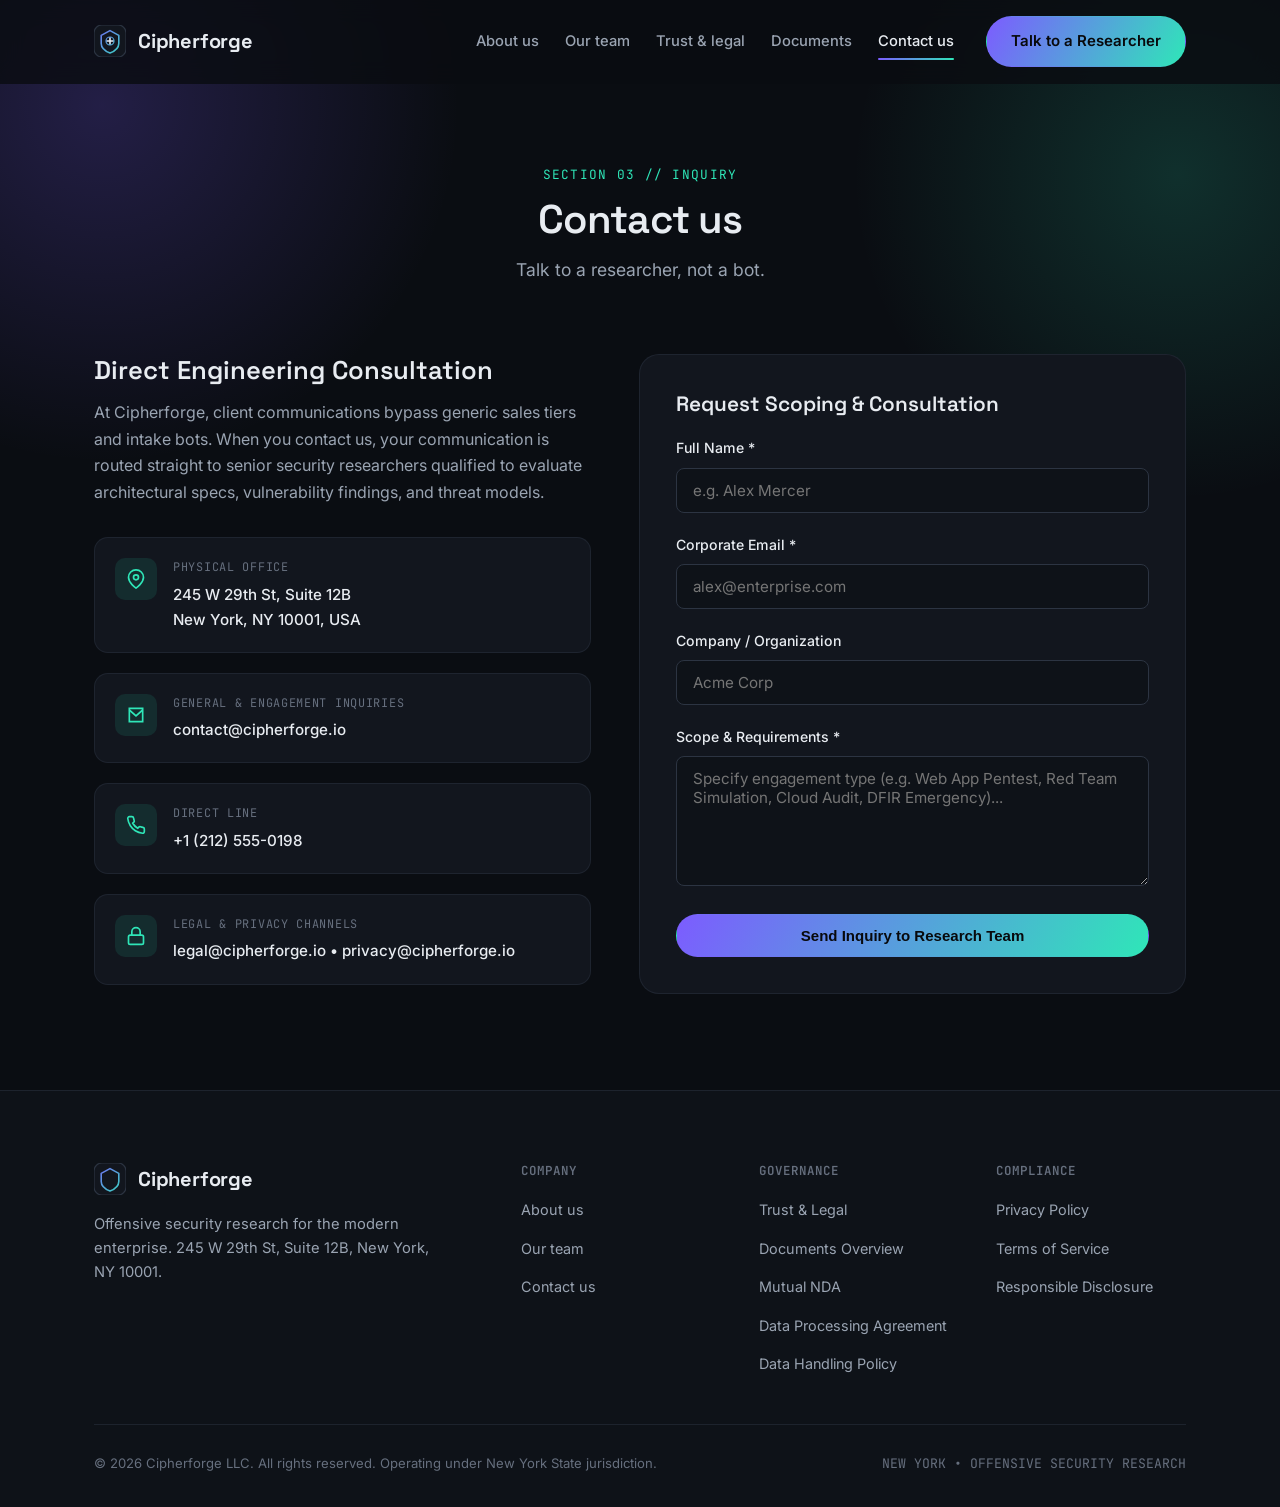
==== contact.html @ 645dce04 "Initial release: Cipherforge corporate offensive security website" ====
﻿<!DOCTYPE html>
<html lang="en">
<head>
  <meta charset="UTF-8" />
  <meta name="viewport" content="width=device-width, initial-scale=1.0" />
  <title>Contact Us | Direct Access to Cipherforge Security Researchers</title>
  <meta name="description" content="Initiate a confidential security assessment, penetration test, or emergency incident response directly with Cipherforge researchers in New York." />
  <meta name="robots" content="index, follow" />
  <link rel="canonical" href="https://cipherforgge.github.io/cipherforge/contact.html" />
  <meta name="theme-color" content="#0a0d12" />

  <!-- Icons -->
  <link rel="icon" href="assets/favicon.svg" type="image/svg+xml" />
  <link rel="apple-touch-icon" href="assets/logo.png" />

  <!-- Open Graph -->
  <meta property="og:type" content="website" />
  <meta property="og:url" content="https://cipherforgge.github.io/cipherforge/contact.html" />
  <meta property="og:site_name" content="Cipherforge" />
  <meta property="og:title" content="Contact Us | Direct Access to Cipherforge Security Researchers" />
  <meta property="og:description" content="Talk to a researcher, not a bot. Reach Cipherforge's offensive security team in New York for penetration testing, red teaming, and incident triage." />
  <meta property="og:image" content="https://cipherforgge.github.io/cipherforge/assets/og.jpg" />
  <meta property="og:image:width" content="1200" />
  <meta property="og:image:height" content="630" />
  <meta property="og:image:alt" content="Cipherforge Contact" />

  <!-- Twitter Card -->
  <meta name="twitter:card" content="summary_large_image" />
  <meta name="twitter:title" content="Contact Us | Direct Access to Cipherforge Security Researchers" />
  <meta name="twitter:description" content="Talk to a researcher, not a bot. Reach Cipherforge's offensive security team in New York for penetration testing, red teaming, and incident triage." />
  <meta name="twitter:image" content="https://cipherforgge.github.io/cipherforge/assets/og.jpg" />

  <!-- Google Fonts -->
  <link rel="preconnect" href="https://fonts.googleapis.com">
  <link rel="preconnect" href="https://fonts.gstatic.com" crossorigin>
  <link href="https://fonts.googleapis.com/css2?family=Space+Grotesk:wght@400;500;600;700&family=Inter:wght@400;500;600&family=JetBrains+Mono:wght@400;500&display=swap" rel="stylesheet">
  <link rel="stylesheet" href="css/styles.css" />
</head>
<body>

  <!-- Navigation -->
  <header class="nav" id="nav">
    <div class="nav-inner">
      <a href="index.html" class="brand-link">
        <span class="brand-logo-icon">
          <svg viewBox="0 0 40 40" fill="none" xmlns="http://www.w3.org/2000/svg">
            <rect width="40" height="40" rx="10" fill="#12161e" stroke="#2c3442" stroke-width="1.5" />
            <path d="M20 7 L31 13 V23 C31 29 25 33 20 35 C15 33 9 29 9 23 V13 Z" stroke="url(#nav-grad-contact)" stroke-width="2" stroke-linejoin="round"/>
            <path d="M16 20 L24 20 M20 16 L20 24" stroke="#e8ecf1" stroke-width="2" stroke-linecap="round"/>
            <circle cx="20" cy="20" r="5" stroke="url(#nav-grad-contact)" stroke-width="1.5"/>
            <defs>
              <linearGradient id="nav-grad-contact" x1="0" y1="0" x2="40" y2="40" gradientUnits="userSpaceOnUse">
                <stop offset="0%" stop-color="#7c5cff" />
                <stop offset="100%" stop-color="#2fe6b8" />
              </linearGradient>
            </defs>
          </svg>
        </span>
        Cipherforge
      </a>

      <div class="nav-menu" id="nav-menu">
        <nav class="nav-links">
          <a href="index.html#about">About us</a>
          <a href="team.html">Our team</a>
          <a href="trust.html">Trust & legal</a>
          <a href="documents.html">Documents</a>
          <a href="contact.html" class="active">Contact us</a>
        </nav>
        <div class="nav-right">
          <a href="#contact-form-section" class="btn btn-primary nav-cta">Talk to a Researcher</a>
        </div>
      </div>

      <button class="nav-toggle" id="nav-toggle" aria-label="Toggle navigation menu" aria-expanded="false">
        <span></span><span></span><span></span>
      </button>
    </div>
  </header>

  <!-- Page Header -->
  <section class="team-hero">
    <div class="hero-bg" aria-hidden="true"></div>
    <div class="container" style="position: relative; z-index: 1;">
      <p class="section-tag reveal">Section 03 // Inquiry</p>
      <h1 class="section-title reveal">Contact us</h1>
      <p class="section-subtitle reveal" style="max-width: 640px; margin: 0 auto;">Talk to a researcher, not a bot.</p>
    </div>
  </section>

  <!-- Contact Body -->
  <section class="section" id="contact-form-section" style="padding-top: 0;">
    <div class="container">
      <div class="contact-layout">
        <div class="contact-info reveal">
          <h2 style="font-size: 1.6rem; margin-bottom: 14px;">Direct Engineering Consultation</h2>
          <p>
            At Cipherforge, client communications bypass generic sales tiers and intake bots. When you contact us, your communication is routed straight to senior security researchers qualified to evaluate architectural specs, vulnerability findings, and threat models.
          </p>

          <div class="contact-info-list">
            <div class="contact-item">
              <div class="contact-item-icon">
                <svg viewBox="0 0 24 24" fill="none" stroke="currentColor" stroke-width="2"><path d="M21 10c0 7-9 13-9 13s-9-6-9-13a9 9 0 0 1 18 0z"/><circle cx="12" cy="10" r="3"/></svg>
              </div>
              <div class="contact-item-content">
                <span class="contact-item-label">Physical Office</span>
                <span class="contact-item-value">245 W 29th St, Suite 12B<br>New York, NY 10001, USA</span>
              </div>
            </div>

            <div class="contact-item">
              <div class="contact-item-icon">
                <svg viewBox="0 0 24 24" fill="none" stroke="currentColor" stroke-width="2"><path d="M4 4h16v16H4z"/><path d="M4 6l8 7 8-7"/></svg>
              </div>
              <div class="contact-item-content">
                <span class="contact-item-label">General & Engagement Inquiries</span>
                <a href="mailto:contact@cipherforge.io" class="contact-item-value">contact@cipherforge.io</a>
              </div>
            </div>

            <div class="contact-item">
              <div class="contact-item-icon">
                <svg viewBox="0 0 24 24" fill="none" stroke="currentColor" stroke-width="2"><path d="M22 16.92v3a2 2 0 0 1-2.18 2 19.79 19.79 0 0 1-8.63-3.07 19.5 19.5 0 0 1-6-6 19.79 19.79 0 0 1-3.07-8.67A2 2 0 0 1 4.11 2h3a2 2 0 0 1 2 1.72 12.84 12.84 0 0 0 .7 2.81 2 2 0 0 1-.45 2.11L8.09 9.91a16 16 0 0 0 6 6l1.27-1.27a2 2 0 0 1 2.11-.45 12.84 12.84 0 0 0 2.81.7A2 2 0 0 1 22 16.92z"/></svg>
              </div>
              <div class="contact-item-content">
                <span class="contact-item-label">Direct Line</span>
                <span class="contact-item-value">+1 (212) 555-0198</span>
              </div>
            </div>

            <div class="contact-item">
              <div class="contact-item-icon">
                <svg viewBox="0 0 24 24" fill="none" stroke="currentColor" stroke-width="2"><rect x="3" y="11" width="18" height="11" rx="2" ry="2"/><path d="M7 11V7a5 5 0 0 1 10 0v4"/></svg>
              </div>
              <div class="contact-item-content">
                <span class="contact-item-label">Legal & Privacy Channels</span>
                <span class="contact-item-value">legal@cipherforge.io &bull; privacy@cipherforge.io</span>
              </div>
            </div>
          </div>
        </div>

        <div class="contact-form-wrap reveal">
          <h3 style="font-size: 1.3rem; margin-bottom: 20px;">Request Scoping & Consultation</h3>
          <form id="contact-form" novalidate>
            <div class="form-group">
              <label for="cf-name" class="form-label">Full Name *</label>
              <input type="text" id="cf-name" class="form-control" placeholder="e.g. Alex Mercer" required />
            </div>

            <div class="form-group">
              <label for="cf-email" class="form-label">Corporate Email *</label>
              <input type="email" id="cf-email" class="form-control" placeholder="alex@enterprise.com" required />
            </div>

            <div class="form-group">
              <label for="cf-company" class="form-label">Company / Organization</label>
              <input type="text" id="cf-company" class="form-control" placeholder="Acme Corp" />
            </div>

            <div class="form-group">
              <label for="cf-message" class="form-label">Scope & Requirements *</label>
              <textarea id="cf-message" class="form-control" rows="5" placeholder="Specify engagement type (e.g. Web App Pentest, Red Team Simulation, Cloud Audit, DFIR Emergency)..." required></textarea>
            </div>

            <button type="submit" class="btn btn-primary" style="width: 100%;">
              Send Inquiry to Research Team
            </button>

            <div id="form-status" class="form-status" role="alert"></div>
          </form>
        </div>
      </div>
    </div>
  </section>

  <!-- Footer -->
  <footer class="footer">
    <div class="container">
      <div class="footer-top">
        <div class="footer-brand">
          <a href="index.html" class="brand-link">
            <span class="brand-logo-icon">
              <svg viewBox="0 0 40 40" fill="none" xmlns="http://www.w3.org/2000/svg">
                <rect width="40" height="40" rx="10" fill="#12161e" stroke="#2c3442" stroke-width="1.5" />
                <path d="M20 7 L31 13 V23 C31 29 25 33 20 35 C15 33 9 29 9 23 V13 Z" stroke="url(#nav-grad-ft-c)" stroke-width="2" stroke-linejoin="round"/>
                <defs>
                  <linearGradient id="nav-grad-ft-c" x1="0" y1="0" x2="40" y2="40" gradientUnits="userSpaceOnUse">
                    <stop offset="0%" stop-color="#7c5cff" />
                    <stop offset="100%" stop-color="#2fe6b8" />
                  </linearGradient>
                </defs>
              </svg>
            </span>
            Cipherforge
          </a>
          <p class="footer-desc">
            Offensive security research for the modern enterprise. 245 W 29th St, Suite 12B, New York, NY 10001.
          </p>
        </div>

        <div class="footer-col">
          <h4>Company</h4>
          <ul>
            <li><a href="index.html#about">About us</a></li>
            <li><a href="team.html">Our team</a></li>
            <li><a href="contact.html">Contact us</a></li>
          </ul>
        </div>

        <div class="footer-col">
          <h4>Governance</h4>
          <ul>
            <li><a href="trust.html">Trust & Legal</a></li>
            <li><a href="documents.html">Documents Overview</a></li>
            <li><a href="nda.html">Mutual NDA</a></li>
            <li><a href="dpa.html">Data Processing Agreement</a></li>
            <li><a href="data-handling.html">Data Handling Policy</a></li>
          </ul>
        </div>

        <div class="footer-col">
          <h4>Compliance</h4>
          <ul>
            <li><a href="privacy.html">Privacy Policy</a></li>
            <li><a href="terms.html">Terms of Service</a></li>
            <li><a href="mailto:security@cipherforge.io">Responsible Disclosure</a></li>
          </ul>
        </div>
      </div>

      <div class="footer-bottom">
        <div>&copy; <span id="year">2026</span> Cipherforge LLC. All rights reserved. Operating under New York State jurisdiction.</div>
        <div class="mono">NEW YORK &bull; OFFENSIVE SECURITY RESEARCH</div>
      </div>
    </div>
  </footer>

  <script src="js/main.js"></script>
</body>
</html>
---- css/styles.css ----
/* ---------- Cipherforge Stylesheet ----------
   Design System cloned from reference: dark theme, glassmorphic navigation,
   Space Grotesk + Inter + JetBrains Mono typography, gradient accents.
------------------------------------------------ */

:root {
  --bg: #0a0d12;
  --bg-alt: #0e1218;
  --surface: #12161e;
  --surface-hover: #171c26;
  --surface-card: #141922;
  --border: rgba(34, 41, 53, 0.75);
  --border-strong: #2c3442;
  --text: #e8ecf1;
  --text-dim: #9aa4b2;
  --text-faint: #666f7e;
  --accent: #7c5cff;
  --accent-2: #2fe6b8;
  --accent-grad: linear-gradient(120deg, #7c5cff, #2fe6b8);
  --accent-glow: rgba(124, 92, 255, 0.25);
  --radius-sm: 8px;
  --radius: 14px;
  --radius-lg: 20px;
  --max-w: 1140px;
  --font-display: "Space Grotesk", -apple-system, BlinkMacSystemFont, "Segoe UI", Roboto, sans-serif;
  --font-body: "Inter", -apple-system, BlinkMacSystemFont, "Segoe UI", Roboto, sans-serif;
  --font-mono: "JetBrains Mono", Consolas, monospace;
}

*, *::before, *::after {
  box-sizing: border-box;
}

html {
  scroll-behavior: smooth;
  font-size: 16px;
}

body {
  margin: 0;
  background: var(--bg);
  color: var(--text);
  font-family: var(--font-body);
  line-height: 1.65;
  -webkit-font-smoothing: antialiased;
  -moz-osx-font-smoothing: grayscale;
  overflow-x: hidden;
}

.container {
  max-width: var(--max-w);
  margin: 0 auto;
  padding: 0 24px;
}

h1, h2, h3, h4 {
  font-family: var(--font-display);
  font-weight: 600;
  margin: 0;
  color: var(--text);
  line-height: 1.25;
}

p {
  color: var(--text-dim);
  margin: 0 0 1rem;
}

a {
  color: inherit;
  text-decoration: none;
  transition: color 0.2s ease, opacity 0.2s ease;
}

img {
  max-width: 100%;
  height: auto;
  display: block;
}

/* Gradient & Highlights */
.text-gradient {
  background: var(--accent-grad);
  -webkit-background-clip: text;
  background-clip: text;
  color: transparent;
}

.mono {
  font-family: var(--font-mono);
}

/* ---------- Reveal on Scroll ---------- */
.js .reveal {
  opacity: 0;
  transform: translateY(18px);
  transition: opacity 0.55s cubic-bezier(0.16, 1, 0.3, 1), transform 0.55s cubic-bezier(0.16, 1, 0.3, 1);
}
.js .reveal.in-view {
  opacity: 1;
  transform: translateY(0);
}

@media (prefers-reduced-motion: reduce) {
  .js .reveal {
    opacity: 1;
    transform: none;
    transition: none;
  }
}

/* ---------- Header & Navigation ---------- */
.nav {
  position: fixed;
  top: 0;
  left: 0;
  right: 0;
  z-index: 1000;
  backdrop-filter: blur(12px);
  -webkit-backdrop-filter: blur(12px);
  background: rgba(10, 13, 18, 0.82);
  border-bottom: 1px solid transparent;
  transition: border-color 0.3s ease, background 0.3s ease;
}

.nav.scrolled {
  border-bottom-color: var(--border);
  background: rgba(10, 13, 18, 0.95);
}

.nav-inner {
  max-width: var(--max-w);
  margin: 0 auto;
  padding: 16px 24px;
  display: flex;
  align-items: center;
  justify-content: space-between;
}

.brand-link {
  display: flex;
  align-items: center;
  gap: 12px;
  font-family: var(--font-display);
  font-weight: 700;
  font-size: 1.25rem;
  letter-spacing: -0.01em;
  color: var(--text);
}

.brand-logo-icon {
  width: 32px;
  height: 32px;
  display: flex;
  align-items: center;
  justify-content: center;
}

.brand-logo-icon svg {
  width: 100%;
  height: 100%;
}

.nav-menu {
  display: flex;
  align-items: center;
  gap: 32px;
}

.nav-links {
  display: flex;
  align-items: center;
  gap: 26px;
}

.nav-links a {
  font-size: 0.92rem;
  color: var(--text-dim);
  font-weight: 500;
  position: relative;
  padding: 6px 0;
}

.nav-links a:hover,
.nav-links a.active {
  color: var(--text);
}

.nav-links a.active::after {
  content: "";
  position: absolute;
  bottom: 0;
  left: 0;
  right: 0;
  height: 2px;
  background: var(--accent-grad);
  border-radius: 2px;
}

.nav-right {
  display: flex;
  align-items: center;
  gap: 16px;
}

.nav-cta {
  font-size: 0.88rem;
  padding: 10px 20px;
}

.nav-toggle {
  display: none;
  flex-direction: column;
  justify-content: center;
  gap: 5px;
  width: 38px;
  height: 38px;
  background: var(--surface);
  border: 1px solid var(--border);
  border-radius: 8px;
  cursor: pointer;
  padding: 8px;
}

.nav-toggle span {
  display: block;
  height: 2px;
  background: var(--text);
  border-radius: 2px;
  transition: transform 0.25s ease, opacity 0.25s ease;
}

/* ---------- Buttons ---------- */
.btn {
  display: inline-flex;
  align-items: center;
  justify-content: center;
  gap: 8px;
  padding: 12px 24px;
  border-radius: 999px;
  font-weight: 500;
  font-size: 0.94rem;
  cursor: pointer;
  transition: transform 0.2s ease, box-shadow 0.2s ease, background 0.2s ease, border-color 0.2s ease;
  border: 1px solid transparent;
  text-align: center;
}

.btn-primary {
  background: var(--accent-grad);
  color: #08090c;
  font-weight: 600;
}

.btn-primary:hover {
  transform: translateY(-2px);
  box-shadow: 0 10px 26px -6px rgba(124, 92, 255, 0.5);
}

.btn-ghost {
  border-color: var(--border-strong);
  color: var(--text);
  background: transparent;
}

.btn-ghost:hover {
  border-color: var(--accent);
  background: var(--surface);
}

.btn-surface {
  background: var(--surface);
  border: 1px solid var(--border);
  color: var(--text);
}

.btn-surface:hover {
  border-color: var(--accent-2);
  transform: translateY(-2px);
}

/* ---------- Sections & Containers ---------- */
.section {
  padding: 96px 0;
  position: relative;
}

.section-alt {
  background: var(--bg-alt);
  border-top: 1px solid var(--border);
  border-bottom: 1px solid var(--border);
}

.section-header {
  margin-bottom: 48px;
}

.section-header.text-center {
  text-align: center;
  max-width: 720px;
  margin-left: auto;
  margin-right: auto;
}

.section-tag {
  font-family: var(--font-mono);
  font-size: 0.8rem;
  color: var(--accent-2);
  text-transform: uppercase;
  letter-spacing: 0.1em;
  margin-bottom: 10px;
  display: inline-flex;
  align-items: center;
  gap: 8px;
}

.section-title {
  font-size: clamp(1.8rem, 3.2vw, 2.5rem);
  letter-spacing: -0.02em;
  margin-bottom: 12px;
}

.section-subtitle {
  font-size: 1.1rem;
  color: var(--text-dim);
  margin-bottom: 0;
  line-height: 1.5;
}

/* ---------- Hero ---------- */
.hero {
  position: relative;
  padding: 170px 0 100px;
  overflow: hidden;
}

.hero-bg {
  position: absolute;
  inset: -10% -10% auto -10%;
  height: 700px;
  background:
    radial-gradient(550px circle at 15% 20%, rgba(124, 92, 255, 0.22), transparent 65%),
    radial-gradient(500px circle at 85% 30%, rgba(47, 230, 184, 0.16), transparent 65%);
  pointer-events: none;
  z-index: 0;
}

.hero-inner {
  position: relative;
  z-index: 1;
}

.hero-content {
  max-width: 820px;
}

.eyebrow {
  font-family: var(--font-mono);
  font-size: 0.82rem;
  color: var(--accent-2);
  text-transform: uppercase;
  letter-spacing: 0.12em;
  margin-bottom: 18px;
  display: inline-flex;
  align-items: center;
  gap: 8px;
}

.eyebrow-pill {
  display: inline-flex;
  align-items: center;
  gap: 8px;
  background: rgba(47, 230, 184, 0.1);
  border: 1px solid rgba(47, 230, 184, 0.25);
  padding: 4px 12px;
  border-radius: 999px;
  font-size: 0.78rem;
  color: var(--accent-2);
}

.eyebrow-pill::before {
  content: "";
  width: 6px;
  height: 6px;
  border-radius: 50%;
  background: var(--accent-2);
  box-shadow: 0 0 8px var(--accent-2);
}

.hero-title {
  font-size: clamp(2.3rem, 5vw, 3.8rem);
  letter-spacing: -0.03em;
  line-height: 1.15;
  margin-bottom: 22px;
}

.hero-subtitle {
  font-size: 1.18rem;
  line-height: 1.7;
  color: var(--text-dim);
  max-width: 720px;
  margin-bottom: 34px;
}

.hero-actions {
  display: flex;
  gap: 16px;
  flex-wrap: wrap;
  align-items: center;
  margin-bottom: 48px;
}

.hero-stack {
  display: flex;
  align-items: center;
  gap: 20px;
  flex-wrap: wrap;
  font-family: var(--font-mono);
  font-size: 0.8rem;
  color: var(--text-faint);
  border-top: 1px solid var(--border);
  padding-top: 24px;
}

.hero-stack span {
  display: inline-flex;
  align-items: center;
  gap: 6px;
}

.hero-stack span::before {
  content: "•";
  color: var(--accent);
}

/* ---------- Grid Systems ---------- */
.cards-grid {
  display: grid;
  grid-template-columns: repeat(3, 1fr);
  gap: 24px;
}

.cards-grid-2 {
  display: grid;
  grid-template-columns: repeat(2, 1fr);
  gap: 28px;
}

.cards-grid-4 {
  display: grid;
  grid-template-columns: repeat(4, 1fr);
  gap: 20px;
}

/* ---------- Feature / Service Card ---------- */
.feature-card {
  background: var(--surface);
  border: 1px solid var(--border);
  border-radius: var(--radius);
  padding: 30px;
  transition: border-color 0.25s ease, transform 0.25s ease, box-shadow 0.25s ease;
  position: relative;
  overflow: hidden;
}

.feature-card:hover {
  border-color: var(--border-strong);
  transform: translateY(-4px);
  box-shadow: 0 12px 30px -10px rgba(0, 0, 0, 0.5);
}

.feature-card-accent {
  border-color: rgba(124, 92, 255, 0.35);
  background: linear-gradient(180deg, rgba(124, 92, 255, 0.05) 0%, var(--surface) 100%);
}

.feature-icon {
  width: 48px;
  height: 48px;
  border-radius: 12px;
  display: flex;
  align-items: center;
  justify-content: center;
  background: rgba(124, 92, 255, 0.12);
  color: var(--accent-2);
  margin-bottom: 20px;
  border: 1px solid rgba(124, 92, 255, 0.2);
}

.feature-card h3 {
  font-size: 1.2rem;
  margin-bottom: 12px;
}

.feature-card p {
  font-size: 0.94rem;
  margin: 0;
  line-height: 1.6;
}

/* ---------- About Grid ---------- */
.about-grid {
  display: grid;
  grid-template-columns: 1.2fr 0.8fr;
  gap: 56px;
  align-items: center;
}

.about-body p {
  font-size: 1.05rem;
  line-height: 1.75;
  margin-bottom: 1.5rem;
}

.about-highlights {
  display: grid;
  grid-template-columns: 1fr;
  gap: 16px;
}

.stat-card {
  background: var(--surface);
  border: 1px solid var(--border);
  border-radius: var(--radius);
  padding: 24px;
}

.stat-number {
  font-family: var(--font-display);
  font-size: 2.2rem;
  font-weight: 700;
  color: var(--text);
  line-height: 1;
  margin-bottom: 6px;
}

.stat-label {
  font-family: var(--font-mono);
  font-size: 0.8rem;
  color: var(--accent-2);
  text-transform: uppercase;
  letter-spacing: 0.05em;
  margin-bottom: 6px;
}

.stat-desc {
  font-size: 0.88rem;
  color: var(--text-dim);
  margin: 0;
}

/* ---------- Team Page Styles (team.html) ---------- */
.team-hero {
  padding: 160px 0 70px;
  text-align: center;
  position: relative;
}

.team-grid {
  display: grid;
  grid-template-columns: repeat(2, 1fr);
  gap: 32px;
}

.team-card {
  background: var(--surface-card);
  border: 1px solid var(--border);
  border-radius: var(--radius-lg);
  padding: 32px;
  display: flex;
  flex-direction: column;
  gap: 20px;
  transition: transform 0.25s ease, border-color 0.25s ease, box-shadow 0.25s ease;
  position: relative;
}

.team-card:hover {
  border-color: var(--border-strong);
  transform: translateY(-4px);
  box-shadow: 0 16px 36px -12px rgba(0, 0, 0, 0.6);
}

.team-card-inner {
  display: grid;
  grid-template-columns: 200px 1fr;
  gap: 32px;
  align-items: start;
}

.team-avatar-wrap {
  position: relative;
  width: 100%;
  aspect-ratio: 1 / 1;
  border-radius: var(--radius);
  overflow: hidden;
  border: 1px solid var(--border-strong);
  background: #0e1218;
}

.team-avatar-wrap img {
  width: 100%;
  height: 100%;
  object-fit: cover;
  object-position: center 20%;
  transition: transform 0.4s ease;
}

.team-card:hover .team-avatar-wrap img {
  transform: scale(1.04);
}

.team-card-info {
  display: flex;
  flex-direction: column;
  gap: 12px;
}

.team-card-header {
  display: flex;
  flex-direction: column;
  gap: 4px;
}

.team-card-badge {
  font-family: var(--font-mono);
  font-size: 0.72rem;
  color: var(--accent-2);
  text-transform: uppercase;
  letter-spacing: 0.08em;
  display: inline-flex;
  align-items: center;
  gap: 6px;
}

.team-card-name {
  font-size: 1.45rem;
  font-weight: 700;
  color: var(--text);
  letter-spacing: -0.01em;
}

.team-card-role {
  font-family: var(--font-mono);
  font-size: 0.88rem;
  color: var(--accent);
  font-weight: 500;
}

.team-card-bio {
  font-size: 0.95rem;
  line-height: 1.7;
  color: var(--text-dim);
  margin: 0;
}

.tag-list {
  display: flex;
  gap: 8px;
  flex-wrap: wrap;
  margin-top: 8px;
}

.tag {
  font-family: var(--font-mono);
  font-size: 0.74rem;
  color: var(--text-dim);
  background: rgba(255, 255, 255, 0.04);
  border: 1px solid var(--border);
  padding: 4px 10px;
  border-radius: 999px;
  letter-spacing: 0.02em;
}

.tag-accent {
  background: rgba(47, 230, 184, 0.08);
  border-color: rgba(47, 230, 184, 0.3);
  color: var(--accent-2);
}

/* ---------- Contact Section & Form ---------- */
.contact-layout {
  display: grid;
  grid-template-columns: 1fr 1.1fr;
  gap: 48px;
}

.contact-info-list {
  display: flex;
  flex-direction: column;
  gap: 20px;
  margin-top: 32px;
}

.contact-item {
  display: flex;
  align-items: flex-start;
  gap: 16px;
  background: var(--surface);
  border: 1px solid var(--border);
  border-radius: var(--radius);
  padding: 20px;
  transition: border-color 0.2s ease, transform 0.2s ease;
}

.contact-item:hover {
  border-color: var(--accent);
  transform: translateY(-2px);
}

.contact-item-icon {
  width: 42px;
  height: 42px;
  border-radius: 10px;
  background: rgba(47, 230, 184, 0.1);
  display: flex;
  align-items: center;
  justify-content: center;
  color: var(--accent-2);
  flex-shrink: 0;
}

.contact-item-icon svg {
  width: 20px;
  height: 20px;
}

.contact-item-content {
  display: flex;
  flex-direction: column;
}

.contact-item-label {
  font-family: var(--font-mono);
  font-size: 0.74rem;
  color: var(--text-faint);
  text-transform: uppercase;
  letter-spacing: 0.06em;
  margin-bottom: 4px;
}

.contact-item-value {
  font-size: 0.95rem;
  font-weight: 500;
  color: var(--text);
  word-break: break-word;
}

/* Form */
.contact-form-wrap {
  background: var(--surface);
  border: 1px solid var(--border);
  border-radius: var(--radius-lg);
  padding: 36px;
}

.form-group {
  margin-bottom: 20px;
}

.form-label {
  display: block;
  font-size: 0.88rem;
  font-weight: 500;
  margin-bottom: 8px;
  color: var(--text);
}

.form-control {
  width: 100%;
  background: var(--bg-alt);
  border: 1px solid var(--border-strong);
  border-radius: var(--radius-sm);
  padding: 12px 16px;
  color: var(--text);
  font-family: var(--font-body);
  font-size: 0.95rem;
  transition: border-color 0.2s ease, box-shadow 0.2s ease, background 0.2s ease;
}

.form-control:focus {
  outline: none;
  border-color: var(--accent);
  box-shadow: 0 0 0 3px rgba(124, 92, 255, 0.2);
  background: #111620;
}

textarea.form-control {
  resize: vertical;
  min-height: 130px;
}

.form-status {
  padding: 14px 18px;
  border-radius: var(--radius-sm);
  font-size: 0.92rem;
  margin-top: 16px;
  display: none;
}

.form-status.success {
  display: block;
  background: rgba(47, 230, 184, 0.12);
  border: 1px solid rgba(47, 230, 184, 0.35);
  color: var(--accent-2);
}

.form-status.error {
  display: block;
  background: rgba(255, 92, 124, 0.12);
  border: 1px solid rgba(255, 92, 124, 0.35);
  color: #ff5c7c;
}

/* ---------- Legal & Documentation Pages ---------- */
.legal-page-header {
  padding: 160px 0 60px;
  text-align: center;
  border-bottom: 1px solid var(--border);
  position: relative;
}

.legal-meta {
  display: flex;
  align-items: center;
  justify-content: center;
  gap: 20px;
  margin-top: 16px;
  font-family: var(--font-mono);
  font-size: 0.82rem;
  color: var(--text-faint);
}

.legal-notice-box {
  background: rgba(124, 92, 255, 0.08);
  border: 1px solid rgba(124, 92, 255, 0.3);
  border-radius: var(--radius);
  padding: 20px 24px;
  margin-bottom: 40px;
  font-size: 0.92rem;
  color: var(--text-dim);
}

.legal-notice-box strong {
  color: var(--text);
}

.legal-content {
  max-width: 860px;
  margin: 0 auto;
  padding: 60px 24px;
}

.legal-section {
  margin-bottom: 48px;
}

.legal-section h2 {
  font-size: 1.5rem;
  margin-bottom: 16px;
  color: var(--text);
  border-bottom: 1px solid var(--border);
  padding-bottom: 10px;
}

.legal-section h3 {
  font-size: 1.15rem;
  margin: 20px 0 10px;
  color: var(--text);
}

.legal-section p {
  font-size: 0.98rem;
  line-height: 1.8;
  color: var(--text-dim);
  margin-bottom: 16px;
}

.legal-section ul,
.legal-section ol {
  color: var(--text-dim);
  font-size: 0.96rem;
  line-height: 1.8;
  padding-left: 24px;
  margin-bottom: 20px;
}

.legal-section li {
  margin-bottom: 8px;
}

/* Document cards (trust.html & documents.html) */
.doc-card {
  background: var(--surface);
  border: 1px solid var(--border);
  border-radius: var(--radius);
  padding: 28px;
  display: flex;
  flex-direction: column;
  justify-content: space-between;
  transition: transform 0.25s ease, border-color 0.25s ease, box-shadow 0.25s ease;
}

.doc-card:hover {
  border-color: var(--accent-2);
  transform: translateY(-4px);
  box-shadow: 0 12px 30px -10px rgba(0, 0, 0, 0.6);
}

.doc-card-badge {
  font-family: var(--font-mono);
  font-size: 0.72rem;
  color: var(--accent-2);
  text-transform: uppercase;
  margin-bottom: 12px;
  display: inline-block;
}

.doc-card h3 {
  font-size: 1.25rem;
  margin-bottom: 12px;
}

.doc-card p {
  font-size: 0.92rem;
  line-height: 1.6;
  margin-bottom: 20px;
  flex-grow: 1;
}

.doc-card-link {
  display: inline-flex;
  align-items: center;
  gap: 8px;
  font-size: 0.9rem;
  font-weight: 600;
  color: var(--accent-2);
  transition: gap 0.2s ease;
}

.doc-card-link:hover {
  gap: 12px;
}

/* ---------- Footer ---------- */
.footer {
  background: var(--bg-alt);
  border-top: 1px solid var(--border);
  padding: 72px 0 32px;
}

.footer-top {
  display: grid;
  grid-template-columns: 2fr 1fr 1fr 1fr;
  gap: 48px;
  margin-bottom: 48px;
}

.footer-brand {
  display: flex;
  flex-direction: column;
  gap: 16px;
}

.footer-desc {
  font-size: 0.92rem;
  color: var(--text-dim);
  max-width: 340px;
  line-height: 1.65;
  margin: 0;
}

.footer-col h4 {
  font-family: var(--font-mono);
  font-size: 0.78rem;
  color: var(--text-faint);
  text-transform: uppercase;
  letter-spacing: 0.08em;
  margin-bottom: 18px;
}

.footer-col ul {
  list-style: none;
  padding: 0;
  margin: 0;
  display: flex;
  flex-direction: column;
  gap: 12px;
}

.footer-col a {
  font-size: 0.9rem;
  color: var(--text-dim);
}

.footer-col a:hover {
  color: var(--text);
}

.footer-bottom {
  display: flex;
  justify-content: space-between;
  align-items: center;
  border-top: 1px solid var(--border);
  padding-top: 28px;
  font-size: 0.82rem;
  color: var(--text-faint);
  flex-wrap: wrap;
  gap: 12px;
}

/* ---------- Responsive Breakpoints ---------- */
@media (max-width: 980px) {
  .cards-grid { grid-template-columns: repeat(2, 1fr); }
  .cards-grid-4 { grid-template-columns: repeat(2, 1fr); }
  .team-grid { grid-template-columns: 1fr; }
  .team-card-inner { grid-template-columns: 160px 1fr; }
  .about-grid { grid-template-columns: 1fr; gap: 36px; }
  .contact-layout { grid-template-columns: 1fr; gap: 36px; }
  .footer-top { grid-template-columns: 1fr 1fr; gap: 32px; }
}

@media (max-width: 768px) {
  .nav-menu { display: none; }
  .nav-toggle { display: flex; }
  
  .nav.open .nav-menu {
    display: flex;
    flex-direction: column;
    align-items: flex-start;
    position: absolute;
    top: 100%;
    left: 0;
    right: 0;
    background: var(--bg);
    border-bottom: 1px solid var(--border);
    padding: 24px;
    gap: 20px;
    box-shadow: 0 20px 40px rgba(0, 0, 0, 0.8);
  }

  .nav.open .nav-links {
    flex-direction: column;
    align-items: flex-start;
    gap: 16px;
    width: 100%;
  }

  .nav.open .nav-links a {
    font-size: 1.05rem;
  }

  .nav.open .nav-right {
    width: 100%;
    border-top: 1px solid var(--border);
    padding-top: 18px;
  }

  .nav.open .nav-cta {
    width: 100%;
  }

  .hero { padding: 130px 0 70px; }
  .section { padding: 64px 0; }
  .cards-grid { grid-template-columns: 1fr; }
  .cards-grid-2 { grid-template-columns: 1fr; }
  .cards-grid-4 { grid-template-columns: 1fr; }
  .team-card-inner { grid-template-columns: 1fr; }
  .team-avatar-wrap { max-width: 200px; }
  .footer-top { grid-template-columns: 1fr; }
}
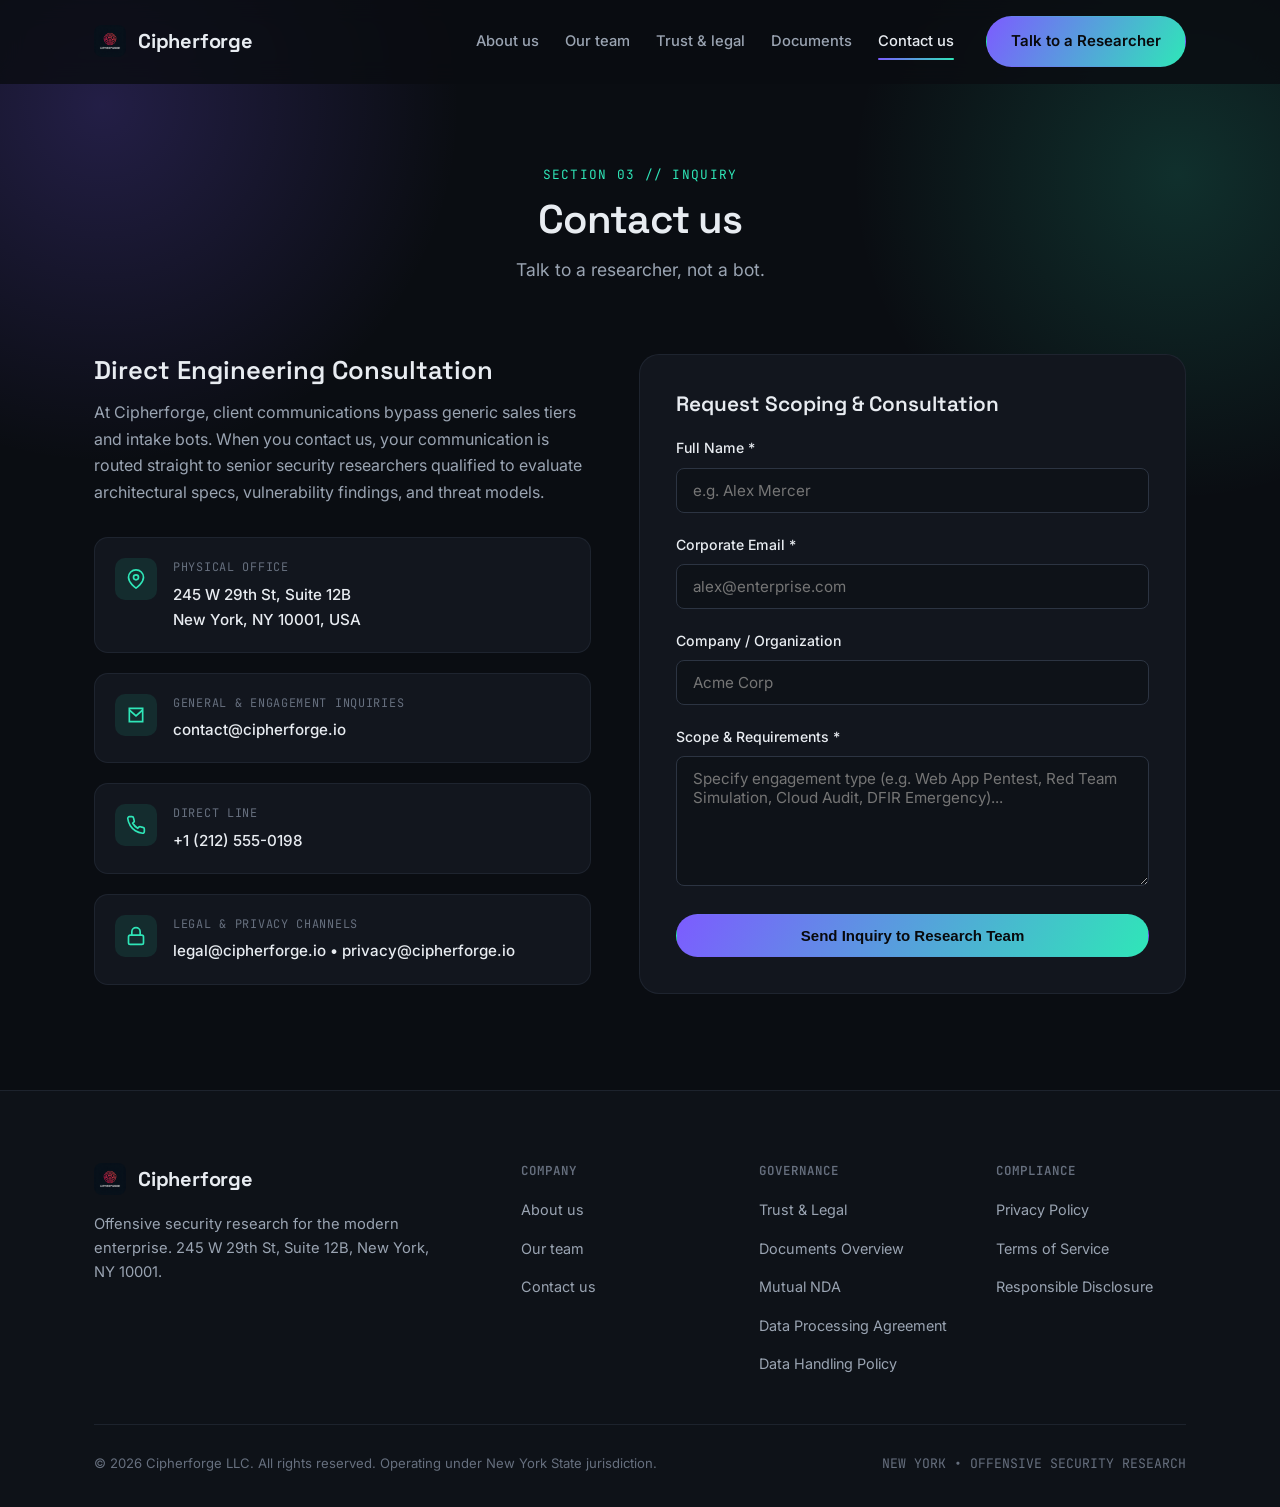
==== commit bf4cdcce: "Update corporate branding with circuit-shield logo and hero emblem" ====
--- a/contact.html
+++ b/contact.html
@@ -42,20 +42,7 @@
   <header class="nav" id="nav">
     <div class="nav-inner">
       <a href="index.html" class="brand-link">
-        <span class="brand-logo-icon">
-          <svg viewBox="0 0 40 40" fill="none" xmlns="http://www.w3.org/2000/svg">
-            <rect width="40" height="40" rx="10" fill="#12161e" stroke="#2c3442" stroke-width="1.5" />
-            <path d="M20 7 L31 13 V23 C31 29 25 33 20 35 C15 33 9 29 9 23 V13 Z" stroke="url(#nav-grad-contact)" stroke-width="2" stroke-linejoin="round"/>
-            <path d="M16 20 L24 20 M20 16 L20 24" stroke="#e8ecf1" stroke-width="2" stroke-linecap="round"/>
-            <circle cx="20" cy="20" r="5" stroke="url(#nav-grad-contact)" stroke-width="1.5"/>
-            <defs>
-              <linearGradient id="nav-grad-contact" x1="0" y1="0" x2="40" y2="40" gradientUnits="userSpaceOnUse">
-                <stop offset="0%" stop-color="#7c5cff" />
-                <stop offset="100%" stop-color="#2fe6b8" />
-              </linearGradient>
-            </defs>
-          </svg>
-        </span>
+        <span class="brand-logo-icon"><img src="assets/logo.png" alt="Cipherforge" width="32" height="32" style="border-radius: 8px; object-fit: cover; display: block;"></span>
         Cipherforge
       </a>
 
@@ -181,18 +168,7 @@
       <div class="footer-top">
         <div class="footer-brand">
           <a href="index.html" class="brand-link">
-            <span class="brand-logo-icon">
-              <svg viewBox="0 0 40 40" fill="none" xmlns="http://www.w3.org/2000/svg">
-                <rect width="40" height="40" rx="10" fill="#12161e" stroke="#2c3442" stroke-width="1.5" />
-                <path d="M20 7 L31 13 V23 C31 29 25 33 20 35 C15 33 9 29 9 23 V13 Z" stroke="url(#nav-grad-ft-c)" stroke-width="2" stroke-linejoin="round"/>
-                <defs>
-                  <linearGradient id="nav-grad-ft-c" x1="0" y1="0" x2="40" y2="40" gradientUnits="userSpaceOnUse">
-                    <stop offset="0%" stop-color="#7c5cff" />
-                    <stop offset="100%" stop-color="#2fe6b8" />
-                  </linearGradient>
-                </defs>
-              </svg>
-            </span>
+            <span class="brand-logo-icon"><img src="assets/logo.png" alt="Cipherforge" width="32" height="32" style="border-radius: 8px; object-fit: cover; display: block;"></span>
             Cipherforge
           </a>
           <p class="footer-desc">
--- a/css/styles.css
+++ b/css/styles.css
@@ -348,10 +348,40 @@
 .hero-inner {
   position: relative;
   z-index: 1;
+  display: grid;
+  grid-template-columns: 1fr auto;
+  gap: 48px;
+  align-items: center;
 }
 
 .hero-content {
-  max-width: 820px;
+  max-width: 680px;
+}
+
+.hero-emblem-wrap {
+  display: flex;
+  justify-content: center;
+  align-items: center;
+}
+
+.hero-emblem-ring {
+  width: 280px;
+  height: 280px;
+  border-radius: var(--radius-lg);
+  padding: 3px;
+  background: linear-gradient(135deg, rgba(255, 60, 80, 0.7) 0%, rgba(124, 92, 255, 0.4) 50%, rgba(47, 230, 184, 0.4) 100%);
+  box-shadow: 0 20px 50px -15px rgba(255, 60, 80, 0.35);
+  position: relative;
+  overflow: hidden;
+}
+
+.hero-emblem-img {
+  width: 100%;
+  height: 100%;
+  border-radius: calc(var(--radius-lg) - 3px);
+  object-fit: cover;
+  display: block;
+  background: #0a0d12;
 }
 
 .eyebrow {
